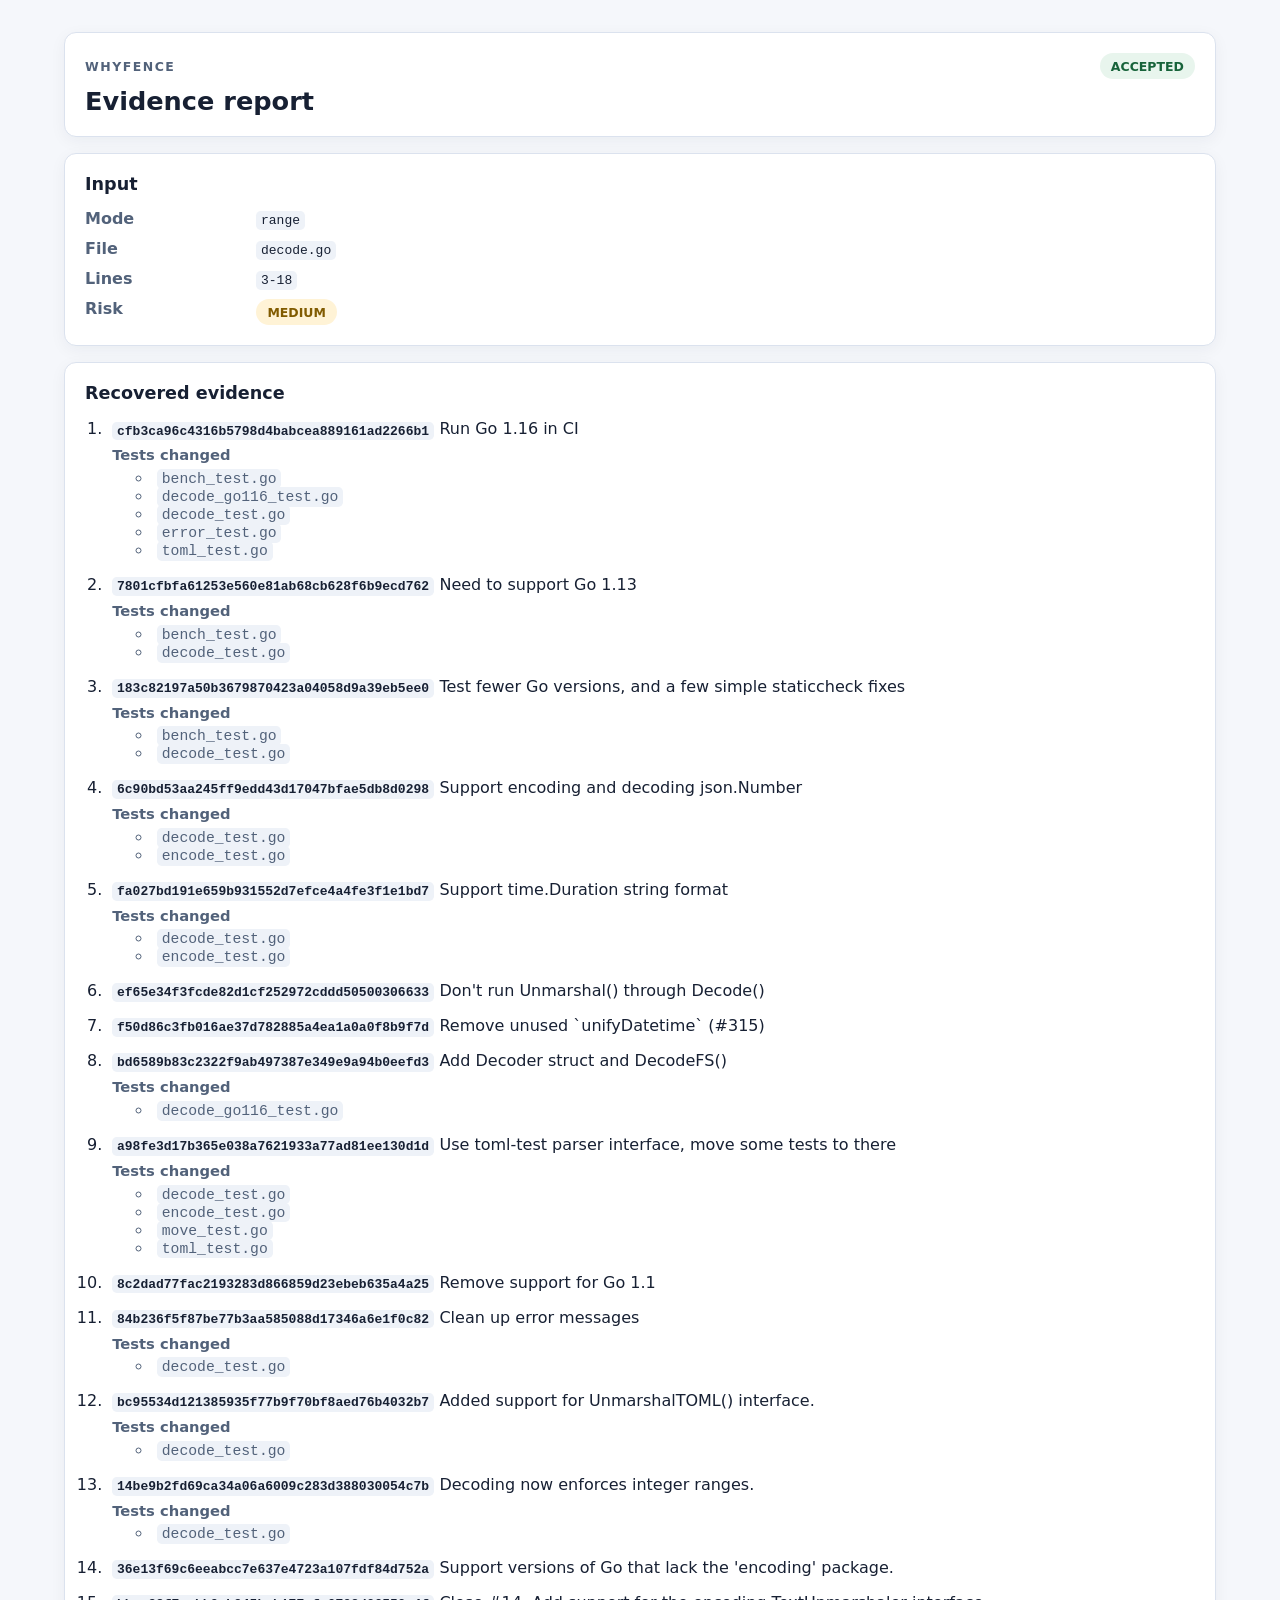
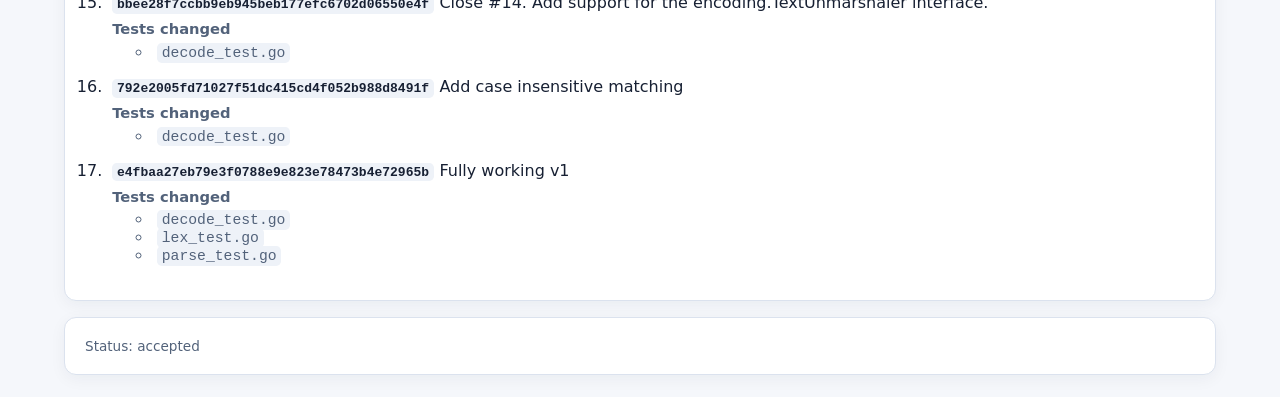
==== site/reports/burntsushi-toml.html @ 30dcffb2 "feat: add static GitHub Pages landing page (#20)" ====
<!doctype html>
<html lang="en">
<head>
  <meta charset="utf-8">
  <meta name="viewport" content="width=device-width, initial-scale=1">
  <title>whyfence evidence report</title>
  <style>
    :root { color-scheme: light; font-family: system-ui, sans-serif; background: #f5f7fb; color: #172033; }
    body { margin: 0; padding: 2rem; }
    main { max-width: 72rem; margin: 0 auto; }
    header, section, footer { background: #fff; border: 1px solid #dbe2ee; border-radius: 0.75rem; padding: 1.25rem; margin-bottom: 1rem; box-shadow: 0 0.25rem 1rem rgba(23, 32, 51, 0.05); }
    header { display: flex; align-items: baseline; justify-content: space-between; gap: 1rem; }
    h1, h2, p { margin-top: 0; }
    h1 { margin-bottom: 0; font-size: 1.6rem; }
    h2 { font-size: 1.1rem; }
    .eyebrow { color: #52627a; font-size: 0.78rem; font-weight: 700; letter-spacing: 0.12em; text-transform: uppercase; }
    .status, .risk { border-radius: 999px; display: inline-block; font-size: 0.78rem; font-weight: 700; padding: 0.35rem 0.7rem; text-transform: uppercase; }
    .status { background: #e8f5ed; color: #17633a; }
    .risk-low { background: #e8f5ed; color: #17633a; }
    .risk-medium { background: #fff3d6; color: #815b00; }
    .risk-high { background: #fde8e8; color: #a32121; }
    dl { display: grid; gap: 0.7rem; grid-template-columns: 10rem 1fr; margin: 0; }
    dt { color: #52627a; font-weight: 700; }
    dd { margin: 0; overflow-wrap: anywhere; }
    code { background: #eef2f8; border-radius: 0.3rem; padding: 0.12rem 0.3rem; }
    ol { display: grid; gap: 1rem; padding-left: 1.4rem; }
    li { padding-left: 0.3rem; }
    .commit { font-weight: 700; overflow-wrap: anywhere; }
    .subject { font-weight: 400; }
    .evidence { color: #52627a; font-size: 0.92rem; margin: 0.5rem 0 0; }
    .evidence ul { margin: 0.35rem 0 0; }
    .notice { color: #52627a; margin-bottom: 0; }
    footer { color: #52627a; font-size: 0.85rem; }
  </style>
</head>
<body>
  <main>
    <header>
      <div>
        <p class="eyebrow">whyfence</p>
        <h1>Evidence report</h1>
      </div>
      <span class="status">accepted</span>
    </header>

    <section aria-labelledby="input-heading">
      <h2 id="input-heading">Input</h2>
      <dl>
        <dt>Mode</dt><dd><code>range</code></dd>

        <dt>File</dt><dd><code>decode.go</code></dd>
        <dt>Lines</dt><dd><code>3-18</code></dd>


        <dt>Risk</dt><dd><span class="risk risk-medium">medium</span></dd>

      </dl>
    </section>


    <section aria-labelledby="evidence-heading">
      <h2 id="evidence-heading">Recovered evidence</h2>
      <ol>

        <li>
          <div class="commit"><code>cfb3ca96c4316b5798d4babcea889161ad2266b1</code> <span class="subject">Run Go 1.16 in CI</span></div>
          <div class="evidence"><strong>Tests changed</strong><ul><li><code>bench_test.go</code></li><li><code>decode_go116_test.go</code></li><li><code>decode_test.go</code></li><li><code>error_test.go</code></li><li><code>toml_test.go</code></li></ul></div>

        </li>

        <li>
          <div class="commit"><code>7801cfbfa61253e560e81ab68cb628f6b9ecd762</code> <span class="subject">Need to support Go 1.13</span></div>
          <div class="evidence"><strong>Tests changed</strong><ul><li><code>bench_test.go</code></li><li><code>decode_test.go</code></li></ul></div>

        </li>

        <li>
          <div class="commit"><code>183c82197a50b3679870423a04058d9a39eb5ee0</code> <span class="subject">Test fewer Go versions, and a few simple staticcheck fixes</span></div>
          <div class="evidence"><strong>Tests changed</strong><ul><li><code>bench_test.go</code></li><li><code>decode_test.go</code></li></ul></div>

        </li>

        <li>
          <div class="commit"><code>6c90bd53aa245ff9edd43d17047bfae5db8d0298</code> <span class="subject">Support encoding and decoding json.Number</span></div>
          <div class="evidence"><strong>Tests changed</strong><ul><li><code>decode_test.go</code></li><li><code>encode_test.go</code></li></ul></div>

        </li>

        <li>
          <div class="commit"><code>fa027bd191e659b931552d7efce4a4fe3f1e1bd7</code> <span class="subject">Support time.Duration string format</span></div>
          <div class="evidence"><strong>Tests changed</strong><ul><li><code>decode_test.go</code></li><li><code>encode_test.go</code></li></ul></div>

        </li>

        <li>
          <div class="commit"><code>ef65e34f3fcde82d1cf252972cddd50500306633</code> <span class="subject">Don&#39;t run Unmarshal() through Decode()</span></div>


        </li>

        <li>
          <div class="commit"><code>f50d86c3fb016ae37d782885a4ea1a0a0f8b9f7d</code> <span class="subject">Remove unused `unifyDatetime` (#315)</span></div>


        </li>

        <li>
          <div class="commit"><code>bd6589b83c2322f9ab497387e349e9a94b0eefd3</code> <span class="subject">Add Decoder struct and DecodeFS()</span></div>
          <div class="evidence"><strong>Tests changed</strong><ul><li><code>decode_go116_test.go</code></li></ul></div>

        </li>

        <li>
          <div class="commit"><code>a98fe3d17b365e038a7621933a77ad81ee130d1d</code> <span class="subject">Use toml-test parser interface, move some tests to there</span></div>
          <div class="evidence"><strong>Tests changed</strong><ul><li><code>decode_test.go</code></li><li><code>encode_test.go</code></li><li><code>move_test.go</code></li><li><code>toml_test.go</code></li></ul></div>

        </li>

        <li>
          <div class="commit"><code>8c2dad77fac2193283d866859d23ebeb635a4a25</code> <span class="subject">Remove support for Go 1.1</span></div>


        </li>

        <li>
          <div class="commit"><code>84b236f5f87be77b3aa585088d17346a6e1f0c82</code> <span class="subject">Clean up error messages</span></div>
          <div class="evidence"><strong>Tests changed</strong><ul><li><code>decode_test.go</code></li></ul></div>

        </li>

        <li>
          <div class="commit"><code>bc95534d121385935f77b9f70bf8aed76b4032b7</code> <span class="subject">Added support for UnmarshalTOML() interface.</span></div>
          <div class="evidence"><strong>Tests changed</strong><ul><li><code>decode_test.go</code></li></ul></div>

        </li>

        <li>
          <div class="commit"><code>14be9b2fd69ca34a06a6009c283d388030054c7b</code> <span class="subject">Decoding now enforces integer ranges.</span></div>
          <div class="evidence"><strong>Tests changed</strong><ul><li><code>decode_test.go</code></li></ul></div>

        </li>

        <li>
          <div class="commit"><code>36e13f69c6eeabcc7e637e4723a107fdf84d752a</code> <span class="subject">Support versions of Go that lack the &#39;encoding&#39; package.</span></div>


        </li>

        <li>
          <div class="commit"><code>bbee28f7ccbb9eb945beb177efc6702d06550e4f</code> <span class="subject">Close #14. Add support for the encoding.TextUnmarshaler interface.</span></div>
          <div class="evidence"><strong>Tests changed</strong><ul><li><code>decode_test.go</code></li></ul></div>

        </li>

        <li>
          <div class="commit"><code>792e2005fd71027f51dc415cd4f052b988d8491f</code> <span class="subject">Add case insensitive matching</span></div>
          <div class="evidence"><strong>Tests changed</strong><ul><li><code>decode_test.go</code></li></ul></div>

        </li>

        <li>
          <div class="commit"><code>e4fbaa27eb79e3f0788e9e823e78473b4e72965b</code> <span class="subject">Fully working v1</span></div>
          <div class="evidence"><strong>Tests changed</strong><ul><li><code>decode_test.go</code></li><li><code>lex_test.go</code></li><li><code>parse_test.go</code></li></ul></div>

        </li>

      </ol>
    </section>


    <footer>Status: accepted</footer>
  </main>
</body>
</html>
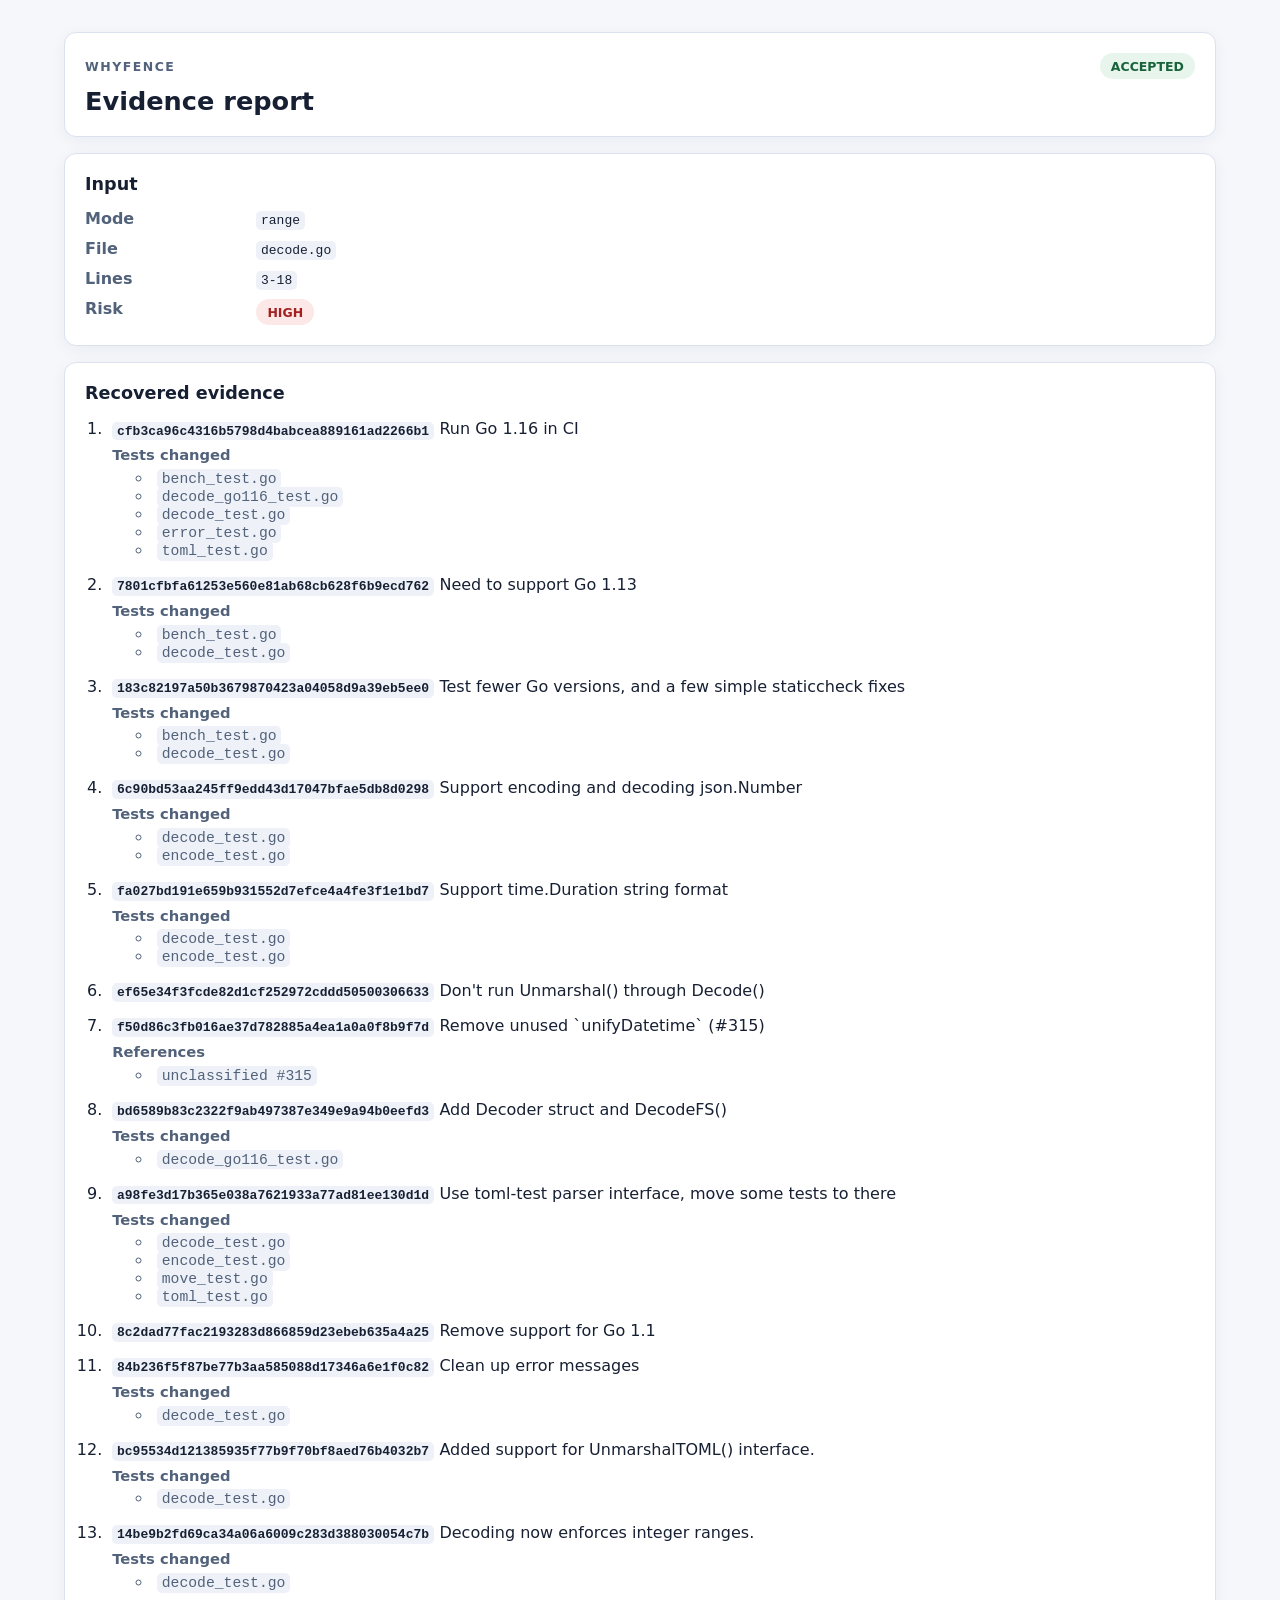
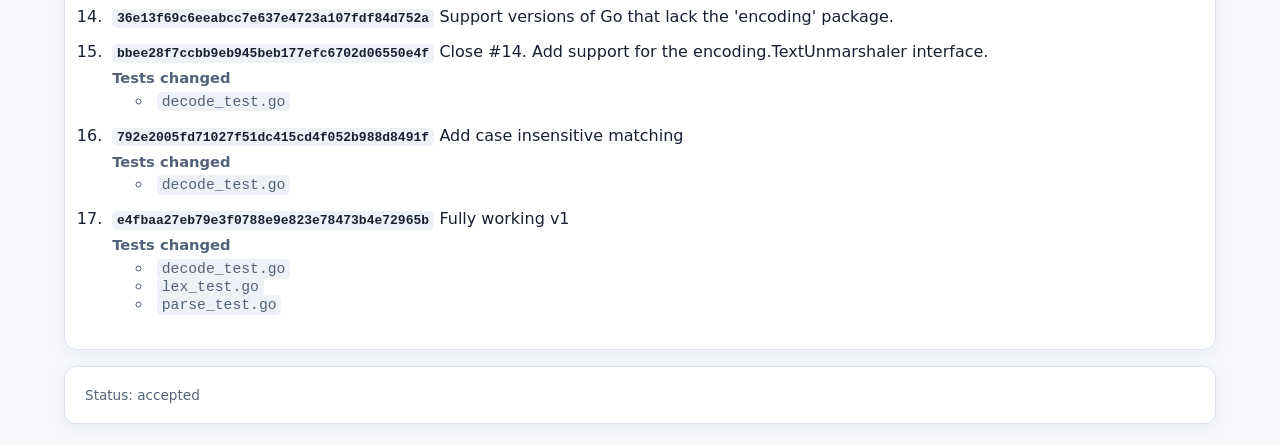
==== commit 640fdd10: "feat: preserve unclassified squash references (#25)" ====
--- a/site/reports/burntsushi-toml.html
+++ b/site/reports/burntsushi-toml.html
@@ -52,7 +52,7 @@
         <dt>Lines</dt><dd><code>3-18</code></dd>
 
 
-        <dt>Risk</dt><dd><span class="risk risk-medium">medium</span></dd>
+        <dt>Risk</dt><dd><span class="risk risk-high">high</span></dd>
 
       </dl>
     </section>
@@ -101,7 +101,7 @@
         <li>
           <div class="commit"><code>f50d86c3fb016ae37d782885a4ea1a0a0f8b9f7d</code> <span class="subject">Remove unused `unifyDatetime` (#315)</span></div>
 
-
+          <div class="evidence"><strong>References</strong><ul><li><code>unclassified #315</code></li></ul></div>
         </li>
 
         <li>
